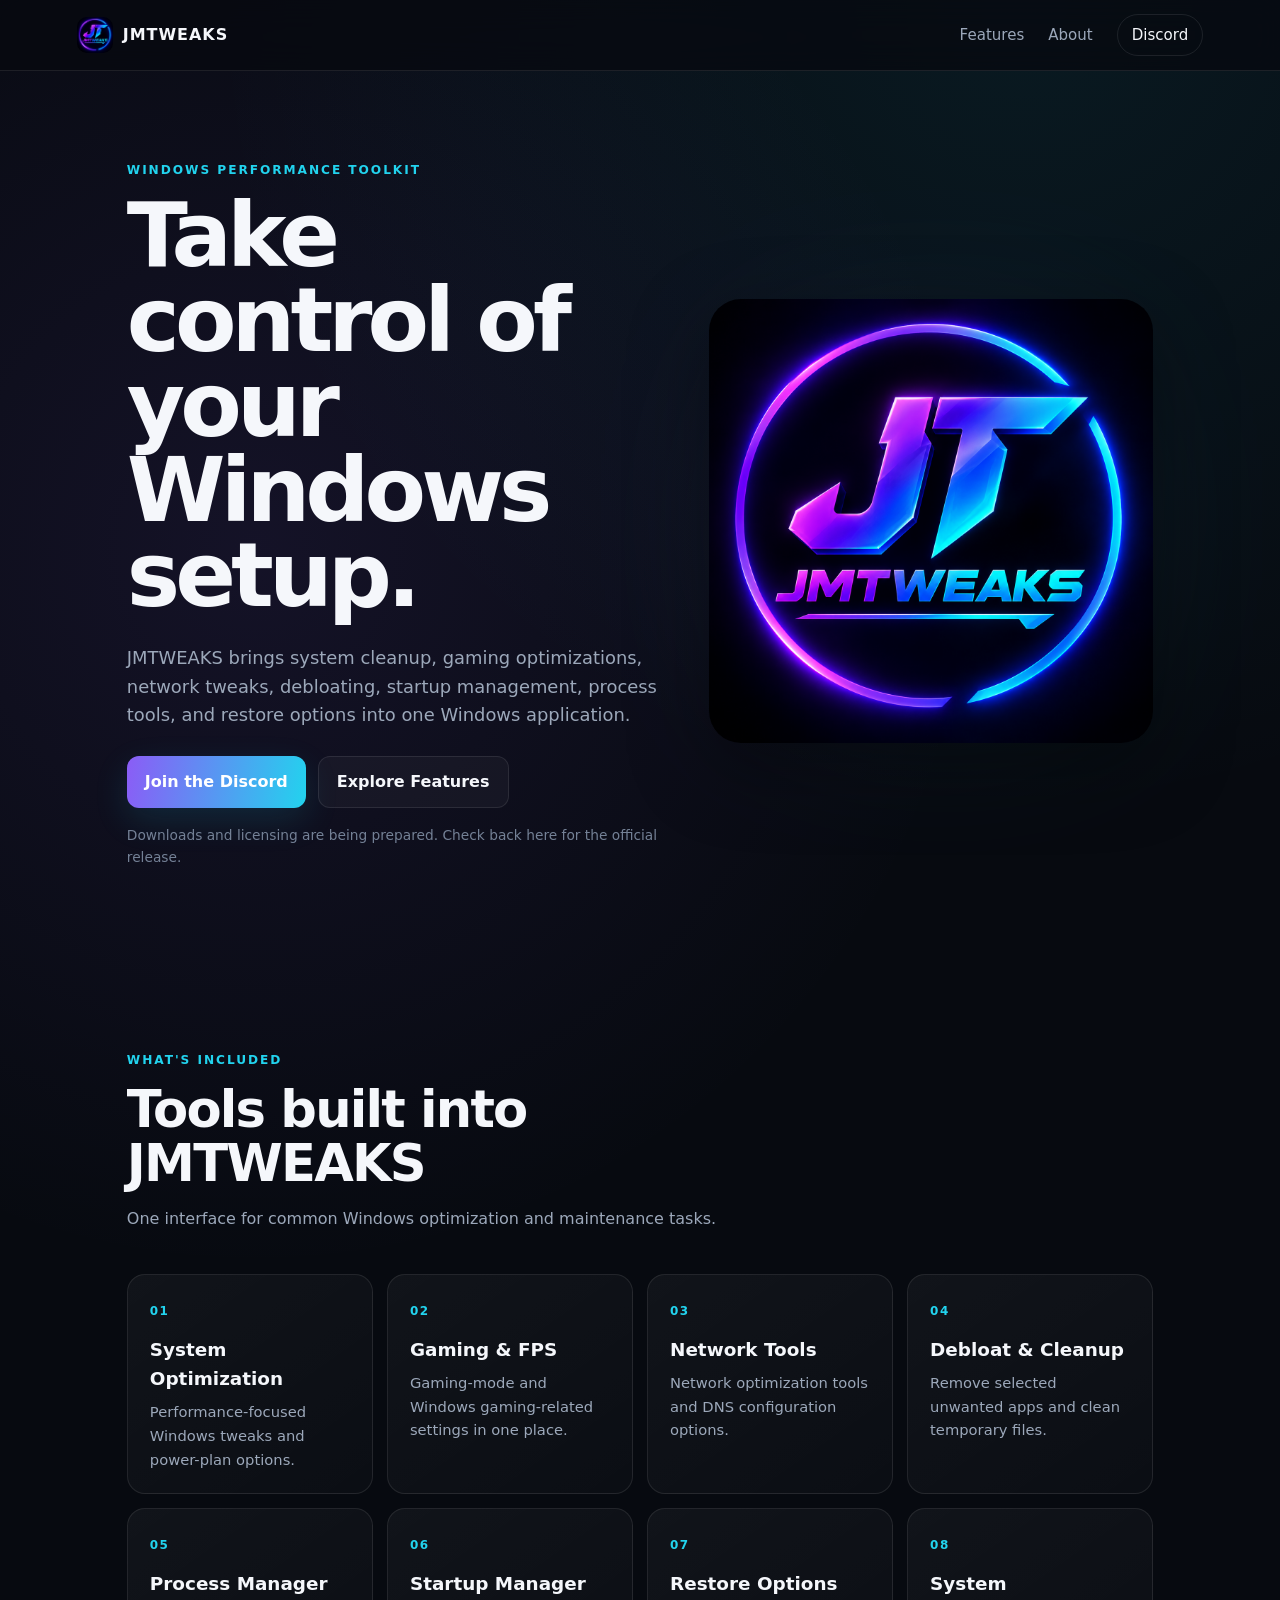
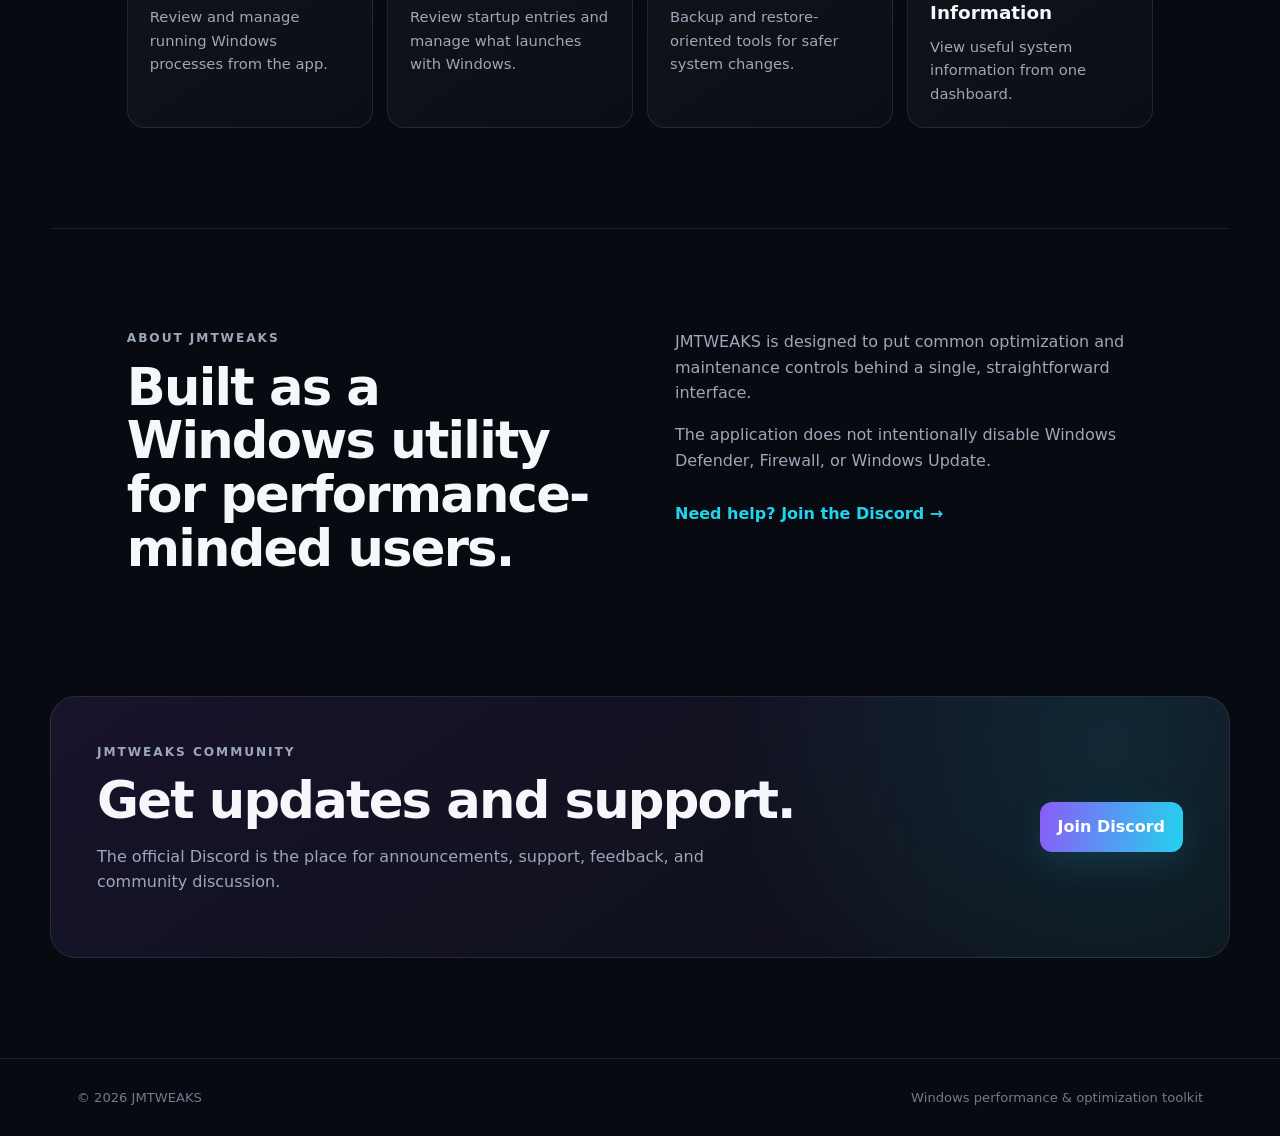
==== index.html @ 6b6cf38f "Add files via upload" ====
<!DOCTYPE html>
<html lang="en">
<head>
  <meta charset="UTF-8">
  <meta name="viewport" content="width=device-width, initial-scale=1.0">
  <meta name="description" content="JMTWEAKS — Windows optimization software built for gamers and performance-focused users.">
  <title>JMTWEAKS — Windows Performance Toolkit</title>
  <link rel="icon" href="assets/jmtweaks.ico" type="image/x-icon">
  <link rel="stylesheet" href="style.css">
</head>
<body>
  <header class="nav">
    <a class="brand" href="#top">
      <img src="assets/jmtweaks-logo.png" alt="JMTWEAKS logo">
      <span>JMTWEAKS</span>
    </a>
    <nav>
      <a href="#features">Features</a>
      <a href="#about">About</a>
      <a class="nav-button" href="https://discord.gg/qcQ9DX2Hx" target="_blank" rel="noopener">Discord</a>
    </nav>
  </header>

  <main id="top">
    <section class="hero">
      <div class="hero-copy">
        <p class="eyebrow">WINDOWS PERFORMANCE TOOLKIT</p>
        <h1>Take control of your Windows setup.</h1>
        <p class="lead">JMTWEAKS brings system cleanup, gaming optimizations, network tweaks, debloating, startup management, process tools, and restore options into one Windows application.</p>
        <div class="actions">
          <a class="button primary" href="https://discord.gg/qcQ9DX2Hx" target="_blank" rel="noopener">Join the Discord</a>
          <a class="button secondary" href="#features">Explore Features</a>
        </div>
        <p class="note">Downloads and licensing are being prepared. Check back here for the official release.</p>
      </div>
      <div class="hero-art">
        <div class="glow"></div>
        <img src="assets/jmtweaks-logo.png" alt="JMTWEAKS neon logo">
      </div>
    </section>

    <section id="features" class="section">
      <div class="section-heading">
        <p class="eyebrow">WHAT'S INCLUDED</p>
        <h2>Tools built into JMTWEAKS</h2>
        <p>One interface for common Windows optimization and maintenance tasks.</p>
      </div>
      <div class="grid">
        <article class="card"><span>01</span><h3>System Optimization</h3><p>Performance-focused Windows tweaks and power-plan options.</p></article>
        <article class="card"><span>02</span><h3>Gaming & FPS</h3><p>Gaming-mode and Windows gaming-related settings in one place.</p></article>
        <article class="card"><span>03</span><h3>Network Tools</h3><p>Network optimization tools and DNS configuration options.</p></article>
        <article class="card"><span>04</span><h3>Debloat & Cleanup</h3><p>Remove selected unwanted apps and clean temporary files.</p></article>
        <article class="card"><span>05</span><h3>Process Manager</h3><p>Review and manage running Windows processes from the app.</p></article>
        <article class="card"><span>06</span><h3>Startup Manager</h3><p>Review startup entries and manage what launches with Windows.</p></article>
        <article class="card"><span>07</span><h3>Restore Options</h3><p>Backup and restore-oriented tools for safer system changes.</p></article>
        <article class="card"><span>08</span><h3>System Information</h3><p>View useful system information from one dashboard.</p></article>
      </div>
    </section>

    <section id="about" class="section split">
      <div>
        <p class="eyebrow">ABOUT JMTWEAKS</p>
        <h2>Built as a Windows utility for performance-minded users.</h2>
      </div>
      <div>
        <p>JMTWEAKS is designed to put common optimization and maintenance controls behind a single, straightforward interface.</p>
        <p>The application does not intentionally disable Windows Defender, Firewall, or Windows Update.</p>
        <a class="text-link" href="https://discord.gg/qcQ9DX2Hx" target="_blank" rel="noopener">Need help? Join the Discord →</a>
      </div>
    </section>

    <section class="cta">
      <div>
        <p class="eyebrow">JMTWEAKS COMMUNITY</p>
        <h2>Get updates and support.</h2>
        <p>The official Discord is the place for announcements, support, feedback, and community discussion.</p>
      </div>
      <a class="button primary" href="https://discord.gg/qcQ9DX2Hx" target="_blank" rel="noopener">Join Discord</a>
    </section>
  </main>

  <footer>
    <span>© <span id="year"></span> JMTWEAKS</span>
    <span>Windows performance &amp; optimization toolkit</span>
  </footer>
  <script src="script.js"></script>
</body>
</html>
---- style.css ----
:root {
  --bg: #070a10;
  --panel: #0d121b;
  --panel-2: #111827;
  --text: #f5f7fb;
  --muted: #9ca8ba;
  --line: rgba(255,255,255,.09);
  --accent: #8b5cf6;
  --accent-2: #22d3ee;
  --shadow: 0 24px 80px rgba(0,0,0,.38);
}
* { box-sizing: border-box; }
html { scroll-behavior: smooth; }
body { margin: 0; background: radial-gradient(circle at 80% 0%, rgba(34,211,238,.08), transparent 28%), radial-gradient(circle at 20% 20%, rgba(139,92,246,.10), transparent 30%), var(--bg); color: var(--text); font-family: Inter, ui-sans-serif, system-ui, -apple-system, BlinkMacSystemFont, "Segoe UI", sans-serif; line-height: 1.6; }
a { color: inherit; text-decoration: none; }
.nav { position: sticky; top: 0; z-index: 10; display: flex; align-items: center; justify-content: space-between; padding: 14px 6vw; background: rgba(7,10,16,.78); backdrop-filter: blur(16px); border-bottom: 1px solid var(--line); }
.brand { display: flex; align-items: center; gap: 10px; font-weight: 800; letter-spacing: .06em; }
.brand img { width: 36px; height: 36px; object-fit: cover; border-radius: 10px; }
.nav nav, .nav > nav { display: flex; align-items: center; gap: 24px; color: var(--muted); font-size: .94rem; }
.nav nav a:hover { color: var(--text); }
.nav-button { padding: 8px 14px; border: 1px solid var(--line); border-radius: 999px; color: var(--text) !important; }
.hero { min-height: 78vh; display: grid; grid-template-columns: 1.1fr .9fr; align-items: center; gap: 40px; max-width: 1180px; margin: auto; padding: 90px 6vw 70px; }
.eyebrow { margin: 0 0 12px; color: var(--accent-2); font-size: .76rem; font-weight: 800; letter-spacing: .16em; }
h1 { max-width: 760px; margin: 0; font-size: clamp(3rem, 7vw, 6.3rem); line-height: .95; letter-spacing: -.055em; }
h2 { margin: 0; font-size: clamp(2rem, 4vw, 3.5rem); line-height: 1.05; letter-spacing: -.035em; }
h3 { margin: 12px 0 7px; font-size: 1.15rem; }
.lead { max-width: 680px; margin: 26px 0; color: var(--muted); font-size: 1.12rem; }
.actions { display: flex; flex-wrap: wrap; gap: 12px; }
.button { display: inline-flex; align-items: center; justify-content: center; padding: 12px 18px; border-radius: 12px; font-weight: 750; border: 1px solid var(--line); transition: transform .2s ease, border-color .2s ease; }
.button:hover { transform: translateY(-2px); border-color: rgba(255,255,255,.25); }
.primary { background: linear-gradient(100deg, var(--accent), var(--accent-2)); color: #fff; border: 0; box-shadow: 0 12px 35px rgba(34,211,238,.13); }
.secondary { background: rgba(255,255,255,.035); }
.note { margin-top: 16px; color: #748196; font-size: .86rem; }
.hero-art { position: relative; display: grid; place-items: center; }
.hero-art img { position: relative; width: min(100%, 470px); border-radius: 32px; box-shadow: var(--shadow); }
.glow { position: absolute; width: 70%; aspect-ratio: 1; background: linear-gradient(135deg, var(--accent), var(--accent-2)); filter: blur(100px); opacity: .16; }
.section { max-width: 1180px; margin: auto; padding: 100px 6vw; }
.section-heading { max-width: 700px; margin-bottom: 42px; }
.section-heading > p:last-child, .split p, .cta p { color: var(--muted); }
.grid { display: grid; grid-template-columns: repeat(4, 1fr); gap: 14px; }
.card { min-height: 190px; padding: 22px; background: linear-gradient(145deg, rgba(255,255,255,.045), rgba(255,255,255,.018)); border: 1px solid var(--line); border-radius: 18px; }
.card span { color: var(--accent-2); font-size: .75rem; font-weight: 800; letter-spacing: .12em; }
.card p { margin: 0; color: var(--muted); font-size: .92rem; }
.split { display: grid; grid-template-columns: 1fr 1fr; gap: 70px; border-top: 1px solid var(--line); }
.split p { margin-top: 0; }
.text-link { display: inline-block; margin-top: 12px; color: var(--accent-2); font-weight: 700; }
.cta { max-width: 1180px; margin: 20px auto 100px; padding: 46px; display: flex; align-items: center; justify-content: space-between; gap: 30px; border: 1px solid var(--line); border-radius: 26px; background: radial-gradient(circle at 90% 20%, rgba(34,211,238,.12), transparent 35%), linear-gradient(145deg, rgba(139,92,246,.12), rgba(255,255,255,.025)); }
.cta p { max-width: 650px; }
footer { display: flex; justify-content: space-between; gap: 20px; padding: 28px 6vw; border-top: 1px solid var(--line); color: #6f7b8f; font-size: .82rem; }
@media (max-width: 900px) { .hero, .split { grid-template-columns: 1fr; } .hero-art { order: -1; } .grid { grid-template-columns: repeat(2, 1fr); } .cta { margin-left: 6vw; margin-right: 6vw; } }
@media (max-width: 600px) { .nav nav a:not(.nav-button) { display: none; } .hero { padding-top: 55px; } .grid { grid-template-columns: 1fr; } .cta, footer { flex-direction: column; align-items: flex-start; } .section { padding-top: 70px; padding-bottom: 70px; } }
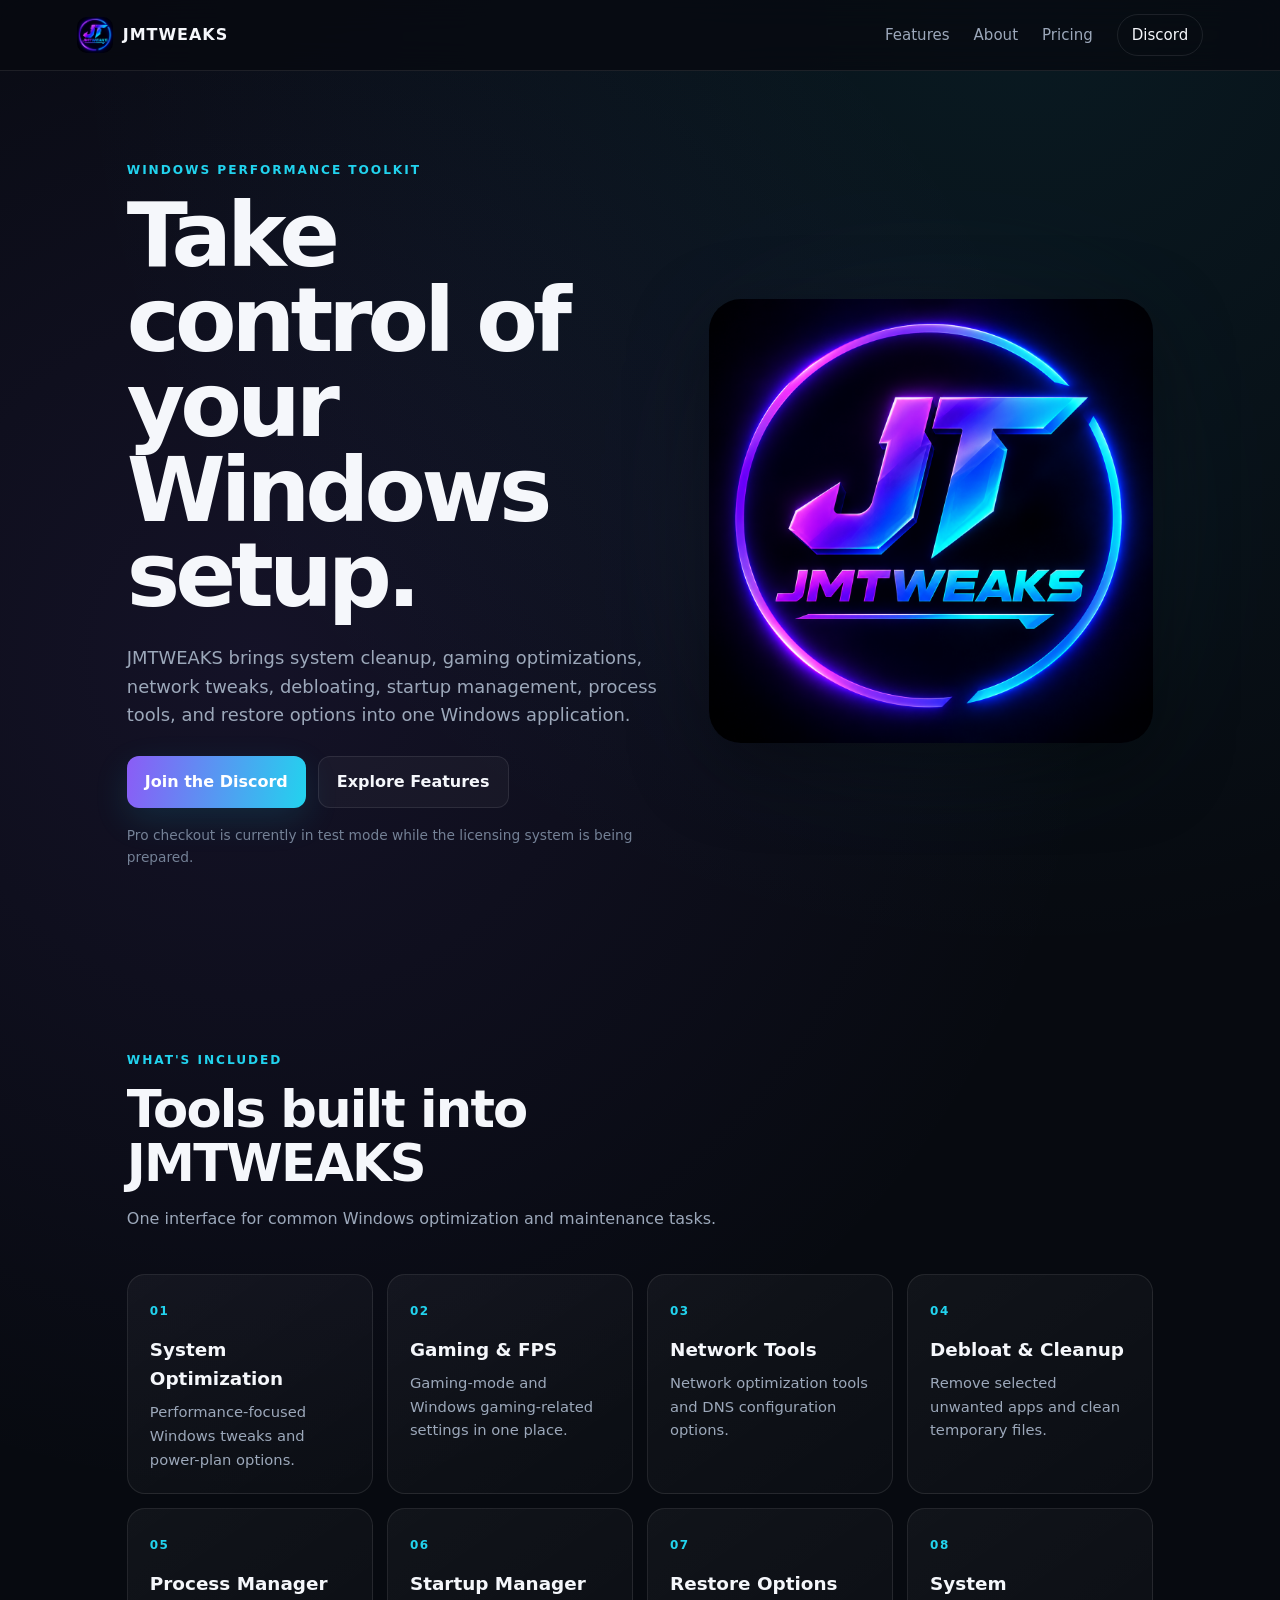
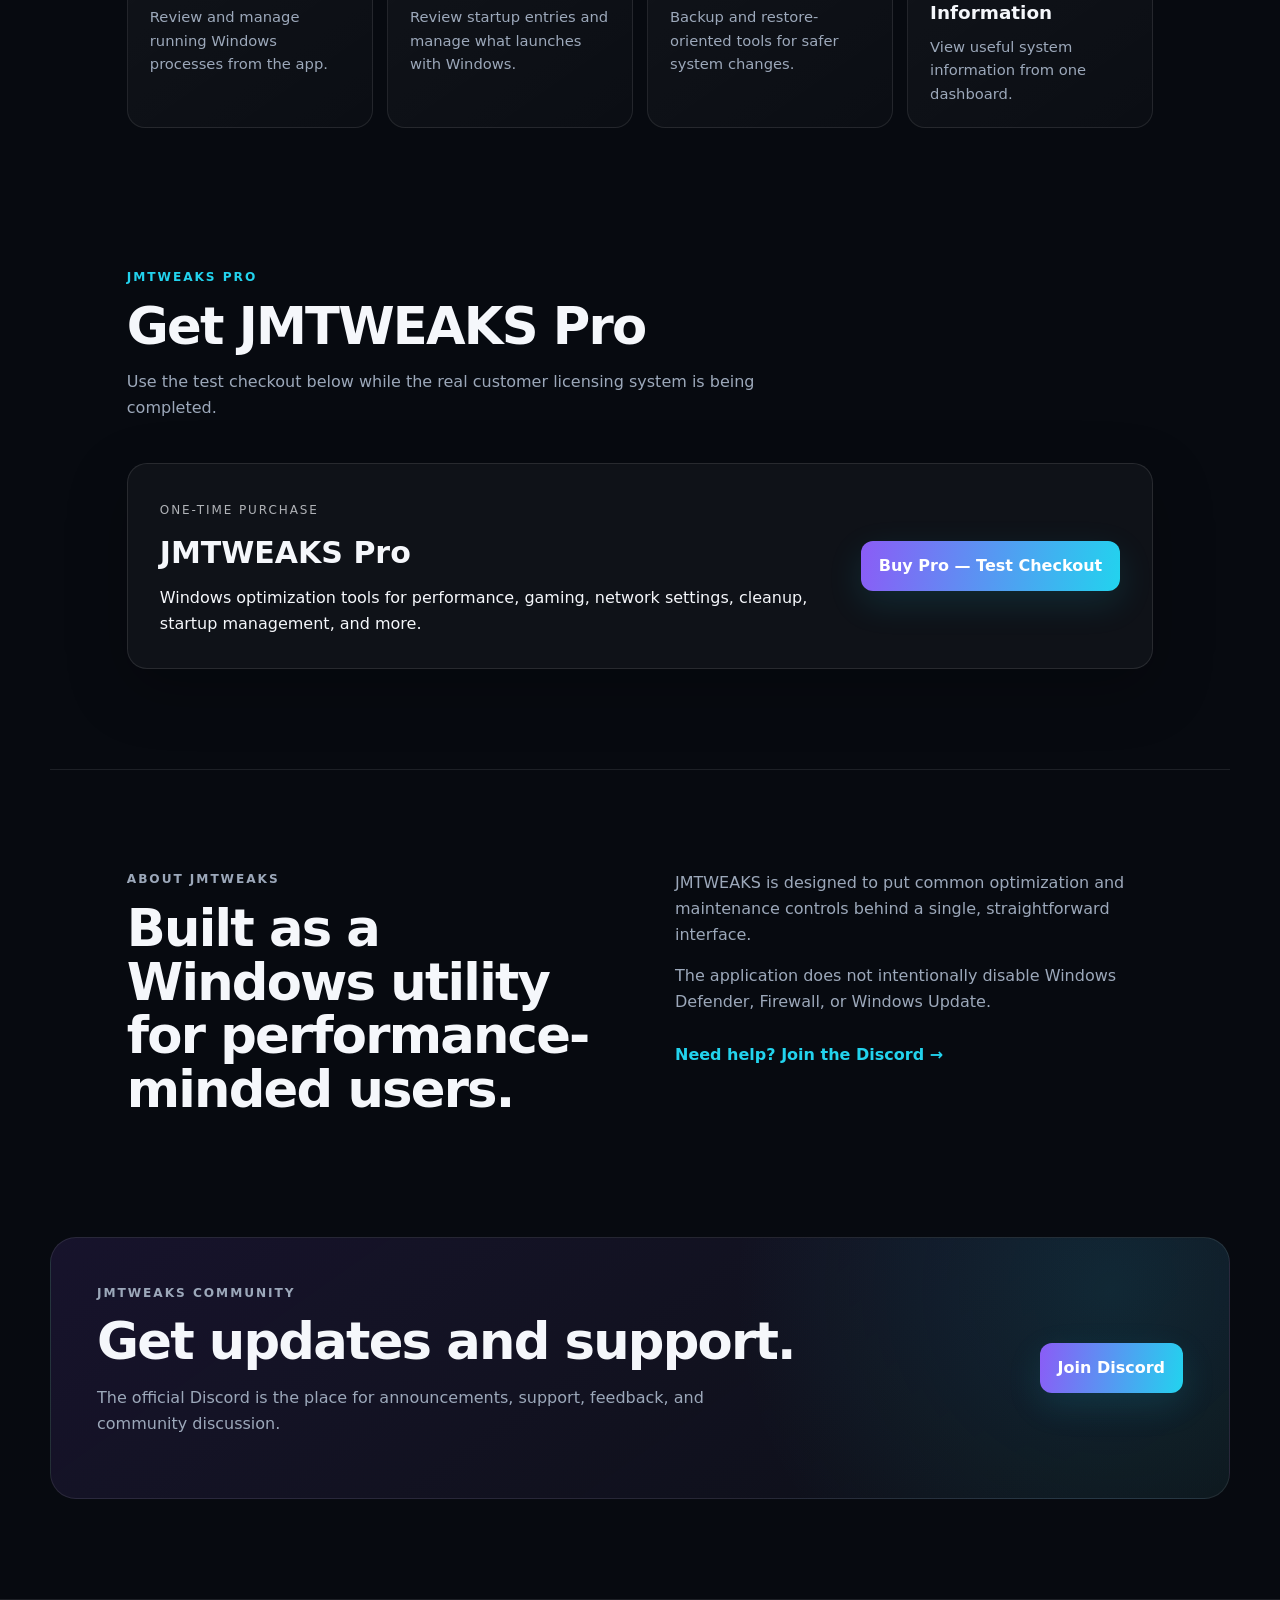
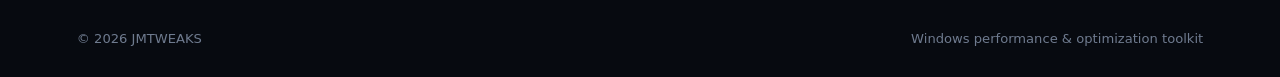
==== commit 53218cb4: "Add files via upload" ====
--- a/index.html
+++ b/index.html
@@ -17,6 +17,7 @@
     <nav>
       <a href="#features">Features</a>
       <a href="#about">About</a>
+      <a href="#pricing">Pricing</a>
       <a class="nav-button" href="https://discord.gg/qcQ9DX2Hx" target="_blank" rel="noopener">Discord</a>
     </nav>
   </header>
@@ -31,7 +32,7 @@
           <a class="button primary" href="https://discord.gg/qcQ9DX2Hx" target="_blank" rel="noopener">Join the Discord</a>
           <a class="button secondary" href="#features">Explore Features</a>
         </div>
-        <p class="note">Downloads and licensing are being prepared. Check back here for the official release.</p>
+        <p class="note">Pro checkout is currently in test mode while the licensing system is being prepared.</p>
       </div>
       <div class="hero-art">
         <div class="glow"></div>
@@ -54,6 +55,22 @@
         <article class="card"><span>06</span><h3>Startup Manager</h3><p>Review startup entries and manage what launches with Windows.</p></article>
         <article class="card"><span>07</span><h3>Restore Options</h3><p>Backup and restore-oriented tools for safer system changes.</p></article>
         <article class="card"><span>08</span><h3>System Information</h3><p>View useful system information from one dashboard.</p></article>
+      </div>
+    </section>
+
+    <section id="pricing" class="section pricing-section">
+      <div class="section-heading">
+        <p class="eyebrow">JMTWEAKS PRO</p>
+        <h2>Get JMTWEAKS Pro</h2>
+        <p>Use the test checkout below while the real customer licensing system is being completed.</p>
+      </div>
+      <div class="pricing-card">
+        <div>
+          <span class="price-label">ONE-TIME PURCHASE</span>
+          <h3>JMTWEAKS Pro</h3>
+          <p>Windows optimization tools for performance, gaming, network settings, cleanup, startup management, and more.</p>
+        </div>
+        <a class="button primary" href="https://buy.stripe.com/test_8x24gt6Hic4C17S0ty6Zy00" target="_blank" rel="noopener">Buy Pro — Test Checkout</a>
       </div>
     </section>
 
--- a/style.css
+++ b/style.css
@@ -49,3 +49,43 @@
 footer { display: flex; justify-content: space-between; gap: 20px; padding: 28px 6vw; border-top: 1px solid var(--line); color: #6f7b8f; font-size: .82rem; }
 @media (max-width: 900px) { .hero, .split { grid-template-columns: 1fr; } .hero-art { order: -1; } .grid { grid-template-columns: repeat(2, 1fr); } .cta { margin-left: 6vw; margin-right: 6vw; } }
 @media (max-width: 600px) { .nav nav a:not(.nav-button) { display: none; } .hero { padding-top: 55px; } .grid { grid-template-columns: 1fr; } .cta, footer { flex-direction: column; align-items: flex-start; } .section { padding-top: 70px; padding-bottom: 70px; } }
+
+
+.pricing-section {
+  padding-top: 40px;
+}
+
+.pricing-card {
+  display: flex;
+  align-items: center;
+  justify-content: space-between;
+  gap: 32px;
+  padding: 32px;
+  border: 1px solid rgba(255,255,255,.10);
+  border-radius: 20px;
+  background: rgba(255,255,255,.035);
+  box-shadow: 0 20px 60px rgba(0,0,0,.25);
+}
+
+.pricing-card h3 {
+  margin: 8px 0;
+  font-size: 30px;
+}
+
+.pricing-card p {
+  max-width: 650px;
+  margin: 0;
+}
+
+.price-label {
+  font-size: 12px;
+  letter-spacing: .16em;
+  opacity: .7;
+}
+
+@media (max-width: 760px) {
+  .pricing-card {
+    flex-direction: column;
+    align-items: flex-start;
+  }
+}
